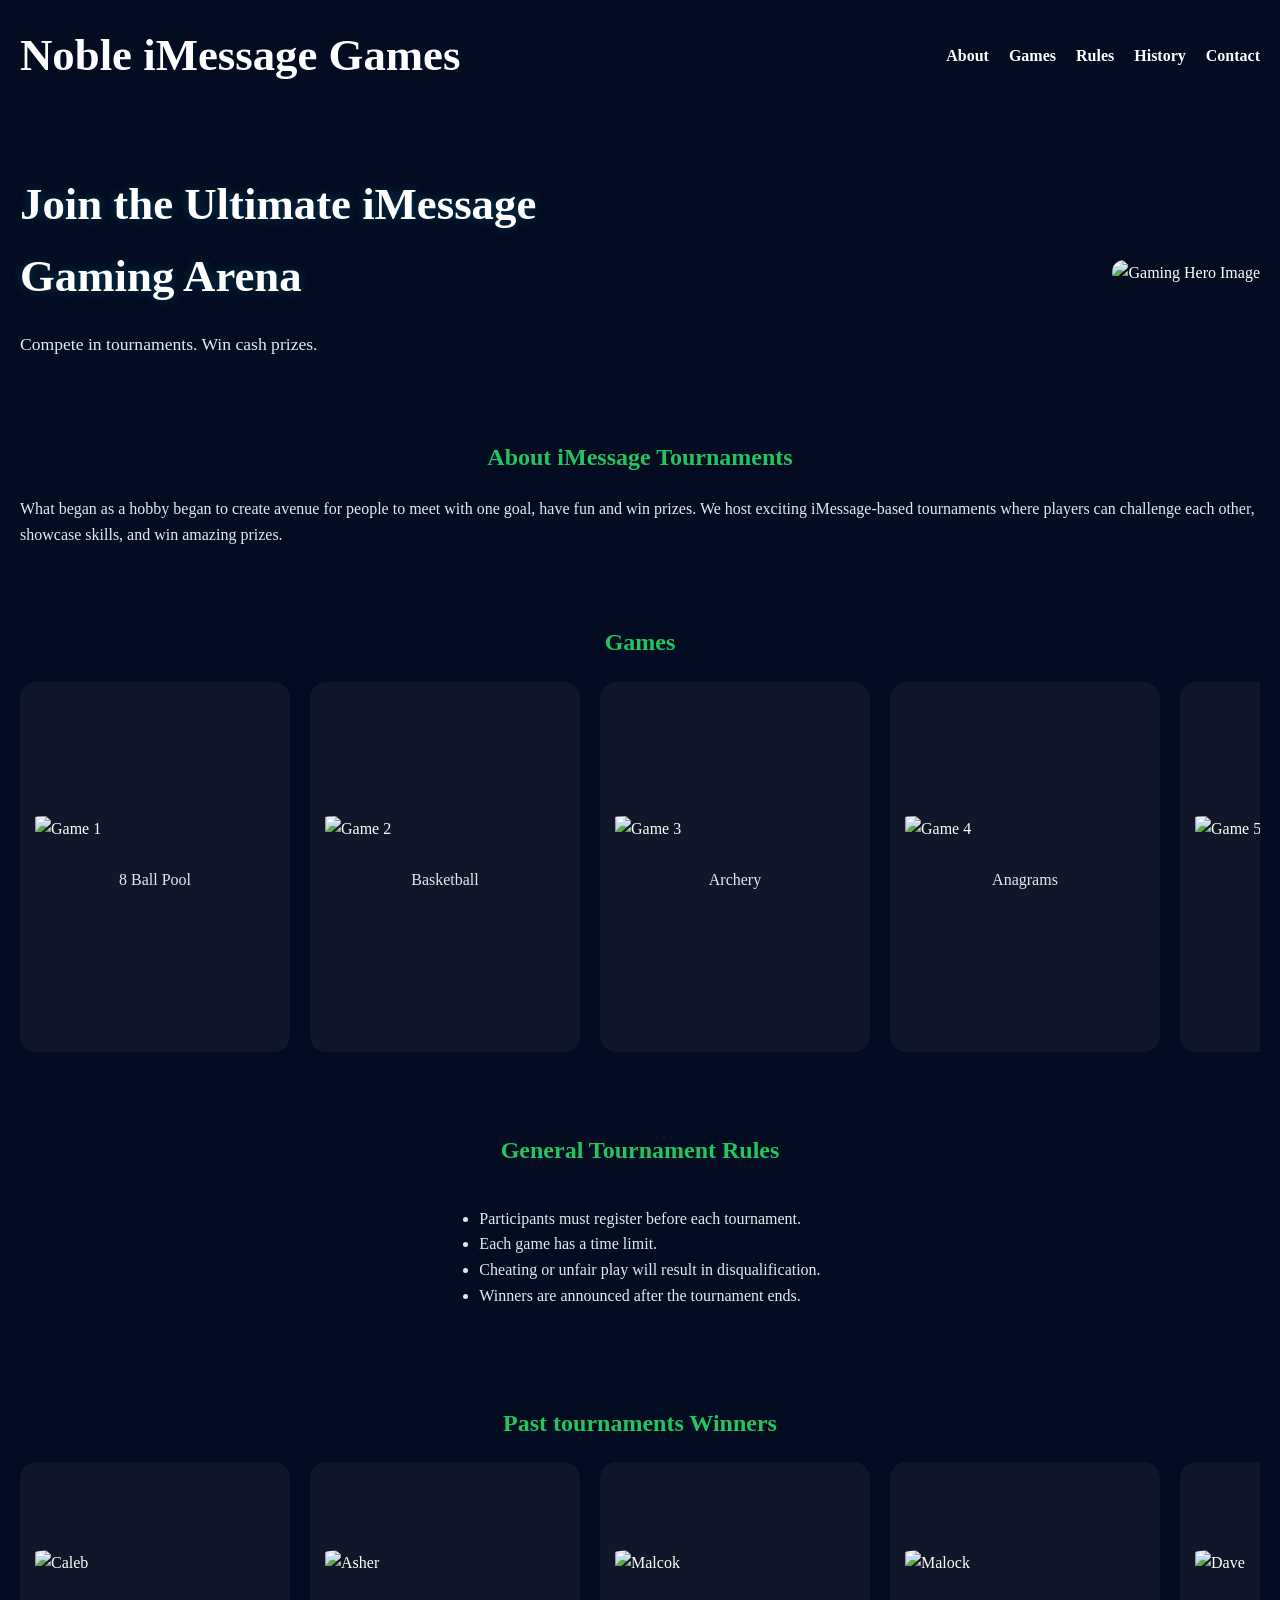
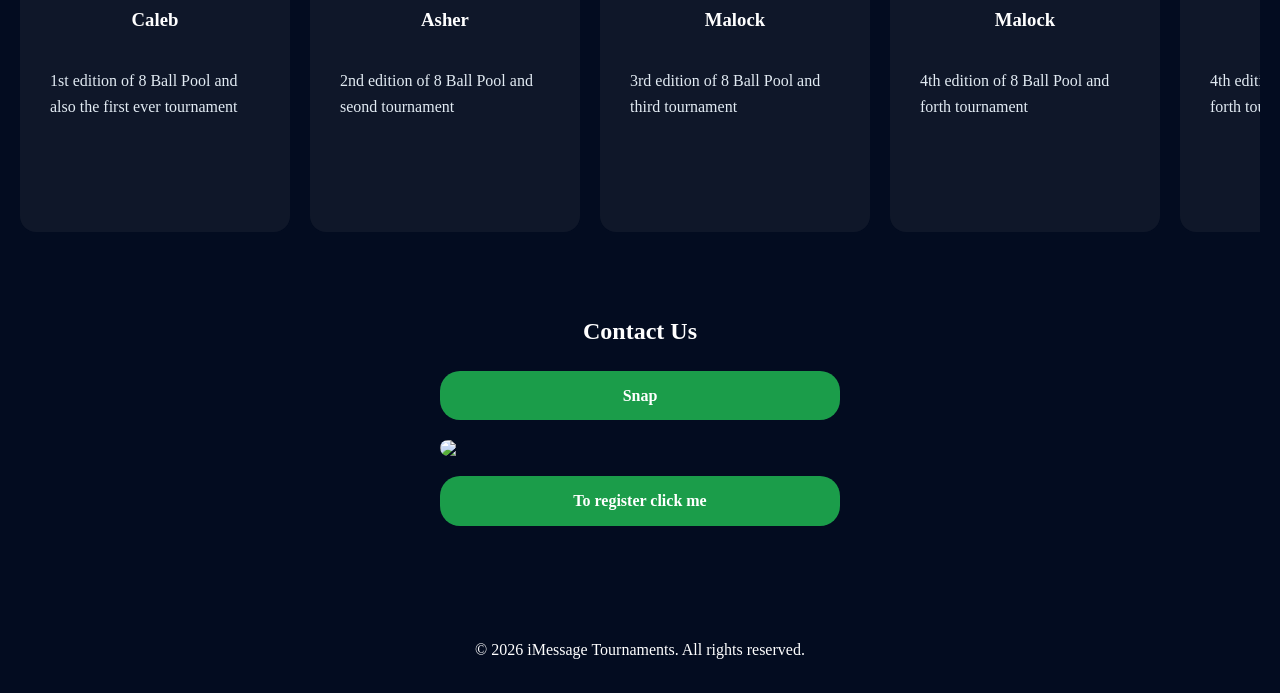
==== imessage.html @ 94d37b6f "Add files via upload" ====
<!DOCTYPE html>
<html lang="en">
<head>
<meta charset="UTF-8">
<meta name="viewport" content="width=device-width, initial-scale=1.0">
<title>iMessage Tournaments</title>

<!-- Favicon -->
<link rel="icon" href="images/nmg.jpeg" type="image/png">
<link rel="shortcut icon" href="images/nmg.jpeg" type="image/x-icon">
<link rel="apple-touch-icon" href="images/nmg.jpeg">

<link rel="stylesheet" href="tournaments.css">
</head>
<body>

<header>
    <nav>
        <div class="logo">Noble iMessage Games</div>
        <ul class="nav-links">
            <li><a href="#about">About</a></li>
            <li><a href="#games">Games</a></li>
            <li><a href="#rules">Rules</a></li>
            <li><a href="#history">History</a></li>
            <li><a href="#contact">Contact</a></li>
        </ul>
        <div class="menu-toggle" id="mobile-menu">
            <span class="bar"></span>
            <span class="bar"></span>
            <span class="bar"></span>
        </div>
    </nav>
</header>

<section class="hero">
    <div class="hero-text">
        <h1>Join the Ultimate iMessage Gaming Arena</h1>
        <p>Compete in tournaments. Win cash prizes.</p>
    </div>
    <img src="images/logo.jpeg" alt="Gaming Hero Image" class="pic">
</section>

<section id="about">
    <h2 class="past">About iMessage Tournaments</h2>
    <p>What began as a hobby began to create avenue for people to meet with one goal, have fun and win prizes. We host exciting iMessage-based tournaments where players can challenge each other, showcase skills, and win amazing prizes.</p>
</section>

<section class="features-section" id="games">
    <h2 class="games-title">Games</h2>
    <div class="features">
        <div class="feature-card">
            <img src="images/8ball.jpeg" alt="Game 1">
            <p>8 Ball Pool</p>
        </div>
        <div class="feature-card">
            <img src="images/basketball.jpeg" alt="Game 2"> 
            <p>Basketball</p>
        </div>
        <div class="feature-card">
            <img src="images/archery.jpeg" alt="Game 3"> 
            <p>Archery</p>
        </div>
        <div class="feature-card">
            <img src="images/anagrams.jpeg" alt="Game 4">
            <p>Anagrams</p>
        </div>
        <div class="feature-card">
            <img src="images/wordhunt.jpeg" alt="Game 5">
            <p>Word hunt</p>
        </div>
        <div class="feature-card">
            <img src="images/wordbites.jpeg" alt="Game 6">
            <p>Word bites</p>
        </div>
        <div class="feature-card">
            <img src="images/darts.jpeg" alt="Game 7">
            <p>Darts</p>
        </div>
        <div class="feature-card">
            <img src="images/cuppong.jpeg" alt="Game 8">
            <p>Cup Pong</p>
        </div>
        <div class="feature-card">
            <img src="images/9ball.jpeg" alt="Game 9">            
            <p>9 Ball</p>
        </div>
    </div>
</section>

<section id="rules">
    <h2>General Tournament Rules</h2>
    <ul>
        <li>Participants must register before each tournament.</li>
        <li>Each game has a time limit.</li>
        <li>Cheating or unfair play will result in disqualification.</li>
        <li>Winners are announced after the tournament ends.</li>
    </ul>
</section>

<section class="history-section" id="history">
    <h2>Past tournaments Winners</h2>
    <div class="history">
        <div class="history-card">
            <img src="images/caleb.jpeg" alt="Caleb">
            <h3>Caleb</h3>
            <p>1st edition of 8 Ball Pool and also the first ever tournament </p>
        </div>
        <div class="history-card">
            <img src="images/asher.jpeg" alt="Asher">
            <h3>Asher</h3>
            <p>2nd edition of 8 Ball Pool and seond tournament</p>
        </div>
        <div class="history-card">
            <img src="images/malock.jpeg" alt="Malcok">
            <h3>Malock</h3>
            <p>3rd edition of 8 Ball Pool and third tournament</p>
        </div>
        <div class="history-card">
            <img src="images/malock.jpeg" alt="Malock">

            <h3>Malock</h3>
            <p>4th edition of 8 Ball Pool and forth tournament</p>
        </div>
        <div class="history-card">
            <img src="images/dave.jpeg" alt="Dave">
            <h3>Dave</h3>
            <p>4th edition of 8 Ball Pool and forth tournament</p>
        </div>
        <div class="history-card">
            <img src="images/jason.jpeg" alt="Jason">
            <h3>Jason</h3>
            <p>5th edition of 8 Ball Pool and fifth tournament</p>
        </div>
        <div class="history-card">
            <img src="images/makay.jpeg" alt="Makay">
            <h3>Makay</h3>
            <p>6-game tournament and sixth tournament</p>
        </div>
        <div class="history-card">
            <img src="images/krypton.jpeg" alt="Kyrpton">
            <h3>Kyrpton</h3>
            <p>Word game tournament and seventh tournament</p>
        </div>
        <div class="history-card">
            <img src="images/jason.jpeg" alt="Jason">
            <h3>Jason</h3>
            <p>6th edition of 8 Ball Pool and eigth tournament</p>
        </div>
        <div class="history-card">
           <img src="images/asher.jpeg" alt="Asher">
            <h3>Asher</h3>
            <p>7th edition of 8 Ball Pool and seventh tournament</p>
        </div>
    </div>
</section>

<section id="contact">
<h2>Contact Us</h2>
   <a href="https://www.snapchat.com/add/ashontop01?share_id+STZ7e6s7TUK4HYETRPCnhA&locale=en_GB@rg=uszzzz" target="_blank" class="btn-snap">Snap</a>
   <img src="images/nmg.jpeg">
   <a href="https://forms.gle/cCN7CyUgs4z9vdXk9" target="_blank" class="btn-forms">To register click me</a>
<!--
<form id="contact-form" action="https://formspree.io/f/mayvqyra" method="POST">
<input type="text" name="name" placeholder="Your Name" required>
<input type="email" name="_replyto" placeholder="Your Email" required>
<textarea name="message" placeholder="Message" required></textarea>
<button type="submit" class="btn-secondary">Send Message</button>
</form>
<p id="form-success" class="success-message">Your message has been sent!</p>-->
</section>

<footer>
    <p>&copy; 2026 iMessage Tournaments. All rights reserved.</p>
</footer>

<script src="tournaments.js"></script>
</body>
</html>

<!--Next, you just need to replace the Formspree form ID (https://formspree.io/f/mayvqyra) 
with the one Formspree gives you when you sign up and link it to your Gmail.
-->
---- tournaments.css ----
body {
    margin: 0;
    padding: 0;
    line-height: 1.6;
    background: hsl(223, 82%, 7%);
    color: white;
}
a { text-decoration: none; color: inherit; }

/* Header */
header {
    padding: 20px;
    font-family: playfair display; 
}

nav {
    display: flex;
    justify-content: space-between;
    align-items: center;
}
nav .logo {
    font-size: 2.8rem;
    font-weight: bold;
    color: white;
}
nav ul {
    list-style: none;
    display: flex;
}
nav ul li {
    margin-left: 20px;
}
nav ul li a {
    color: white;
    font-weight: bold;
    transition: color 0.3s;
}
nav ul li a:hover {
    color: #22c55e;
}
.menu-toggle {
    display: none;
    flex-direction: column;
    cursor: pointer;
}
.menu-toggle .bar {
    height: 3px;
    width: 25px;
    background-color: white;
    margin: 4px 0;
    transition: 0.3s;
}

/* Hero */
.hero {
    display: flex;
    align-items: center;
    justify-content: space-between;
    padding: 20px 20px;
    flex-wrap: wrap;
}

.hero-text {
    max-width: 50%;
}
.hero-text h1 {
    font-size: 2.8rem;
    margin-bottom: 10px;
    font-family: inter;
    text-shadow: 0 0 12px rgba(22, 159, 204, 0.3);
}
.hero-text p {
    font-size: 1.1rem;
    margin-bottom: 20px;
    color:hsl(208, 41%, 92%);
}
.hero img {
    max-width: 45%;
    border-radius: 12px;
}

.pic{
        margin-top: 35px;
}

#about{
    padding: 20px;
}

#about h2{
    font-family: inter;
    color: #22c55e;
}

#about p{
      color: hsl(208, 41%, 92%);
}

.features-section {
 /*    position: relative;
    justify-content: space-evenly;
    */
    padding: 20px;

}

.features {
    display: flex;
    gap: clamp(10px, 2vw, 20px);
    overflow: auto;
    scroll-behavior: smooth;
    scrollbar-width: none;
    -ms-overflow-style: none;
}

.features::-webkit-scrollbar{
    display: none;
}
.feature-card {
    flex: 0 0 auto;
    max-width:300px;
    width: clamp(160px, 20vw, 240px);
    padding: clamp(8px, 2vw, 15px);
    height: auto;
    min-height: 340px;
    background:hsl(222, 47%, 11%);
    backdrop-filter: blur(10px);
    border-radius: 16px;  
    display:flex;
    flex-direction:column;
    align-items: center;
    justify-content: center;
    color: white;
    transition: transform 0.3s ease;
}
.feature-card:hover {
    transform: translateY(-5px);
    box-shadow: 0 4px 12px rgba(0,0,0,0.2);
}
.feature-card img {
    width: 100%;
    height: auto;
    border-radius: 5%;
    object-fit: cover;
    margin-bottom: 10px;
}

/*phone */
@media(max-width: 600px){
    .features-card{
        width: 220px;
        height: auto;
    }
}

/*tablet */
@media(max-width: 900px){
    .features-card{
        width: 260px;
        height: 320px;
    }
}

.games-title{
   text-align:center;
   font-family: inter;
   color: #22c55e;
}
.feature-card p {
    padding: 0 15px 15px;
    color: hsl(208, 41%, 92%);
    margin: 15px 0 10px;
}

/* Rules */
#rules {
    padding: 40px 20px;
    text-align: center;
}
#rules ul {
    list-style: disc;
    display: inline-block;
    text-align: left;
    padding-left: 20px;
    color: hsl(208, 41%, 92%);
    font-family: roboto;
}
#rules h2{
     font-family: inter;
     color: #22c55e;
}

.past{
    text-align:center;
    font-family: inter;
}

.history-section {
    position: relative;
    justify-content: space-evenly;
    padding: 20px;

}

.history {
    display: flex;
    gap: clamp(10px, 2vw, 20px);
    overflow: auto;
    scroll-behavior: smooth;
    scrollbar-width: none;
    -ms-overflow-style: none;
}

.history::-webkit-scrollbar{
    display: none;
}
.history-card {
    flex: 0 0 auto;
    max-width: 300px;
    width: clamp(160px, 20vw, 240px);
    padding: clamp(8px, 2vw, 15px);
    height: auto;
    min-height: 340px;
    background:hsl(222, 47%, 11%);
    backdrop-filter: blur(10px);
    border-radius: 16px;  
    display:flex;
    flex-direction:column;
    align-items: center;
    justify-content: center;
    color: white;
    transition: transform 0.3s ease;
}
.history-card:hover {
    transform: translateY(-5px);
    box-shadow: 0 4px 12px rgba(0,0,0,0.2);
}
.history-card img {
    width: 100%;
    height: auto;
    border-radius: 10%;
    object-fit: cover;
    margin-bottom: 10px;
}

.history-section h2{
     font-family: inter;
      color: hsl(208, 41%, 92%);
      color: #22c55e;
      text-align:center;
}


@media(max-width: 600px){
    .history-card{
        width: 220px;
        height: auto;
    }
}

/*tablet */
@media(max-width: 900px){
    .history-card{
        width: 260px;
        height: 320px;
    }
}

@media screen and (max-width: 768px) {
    .hero {
        flex-direction: column;
        text-align: center;
    }
    .hero-text, .hero img {
        max-width: 100%;
    }
    nav ul {
        display: none;
        flex-direction: column;
        width: 100%;
    }
    nav ul.active {
        display: flex;
        background: #0a1128;
        padding: 10px 0;
    }
    .menu-toggle {
        display: flex;
    }
} 

.history-card p {
    padding: 0 15px 15px;
      margin: 15px 0 10px;
         color: hsl(208, 41%, 92%);
         font-family: roboto;
}

/* Contact */
#contact {
    padding: 40px 20px;
    text-align: center;
    display: flex;
    flex-direction: column;
    max-width: 400px;
    margin: 0 auto;
}

#contact h2{
    font-family: open sans;
}

.btn-snap {
    background: #1B9D4A;
    color: white;
    padding: 12px 25px;
    border-radius: 20px;
    font-weight: bold;
    transition: background 0.3s;
    margin-bottom: 20px;
    font-family: roboto;
}

.btn-snap:hover {
    background: #126932;
}

.btn-forms {
    background: #1B9D4A;
    color: white;
    padding: 12px 25px;
    border-radius: 20px;
    font-weight: bold;
    transition: background 0.3s;
    margin-top: 20px;
    font-family: roboto;
}

.btn-forms:hover {
    background: #126932;
}


#contact img{
   border-radius: 20px;
}

/* Footer */
footer {
    background-image: radial-gradient(hsl(226, 60%, 20%));
    color: white;
    padding: 15px 0;
    text-align: center;
    margin-top: 40px;
}

/*card h3{
font-size: clamp(16px, 2vw, 22px); */
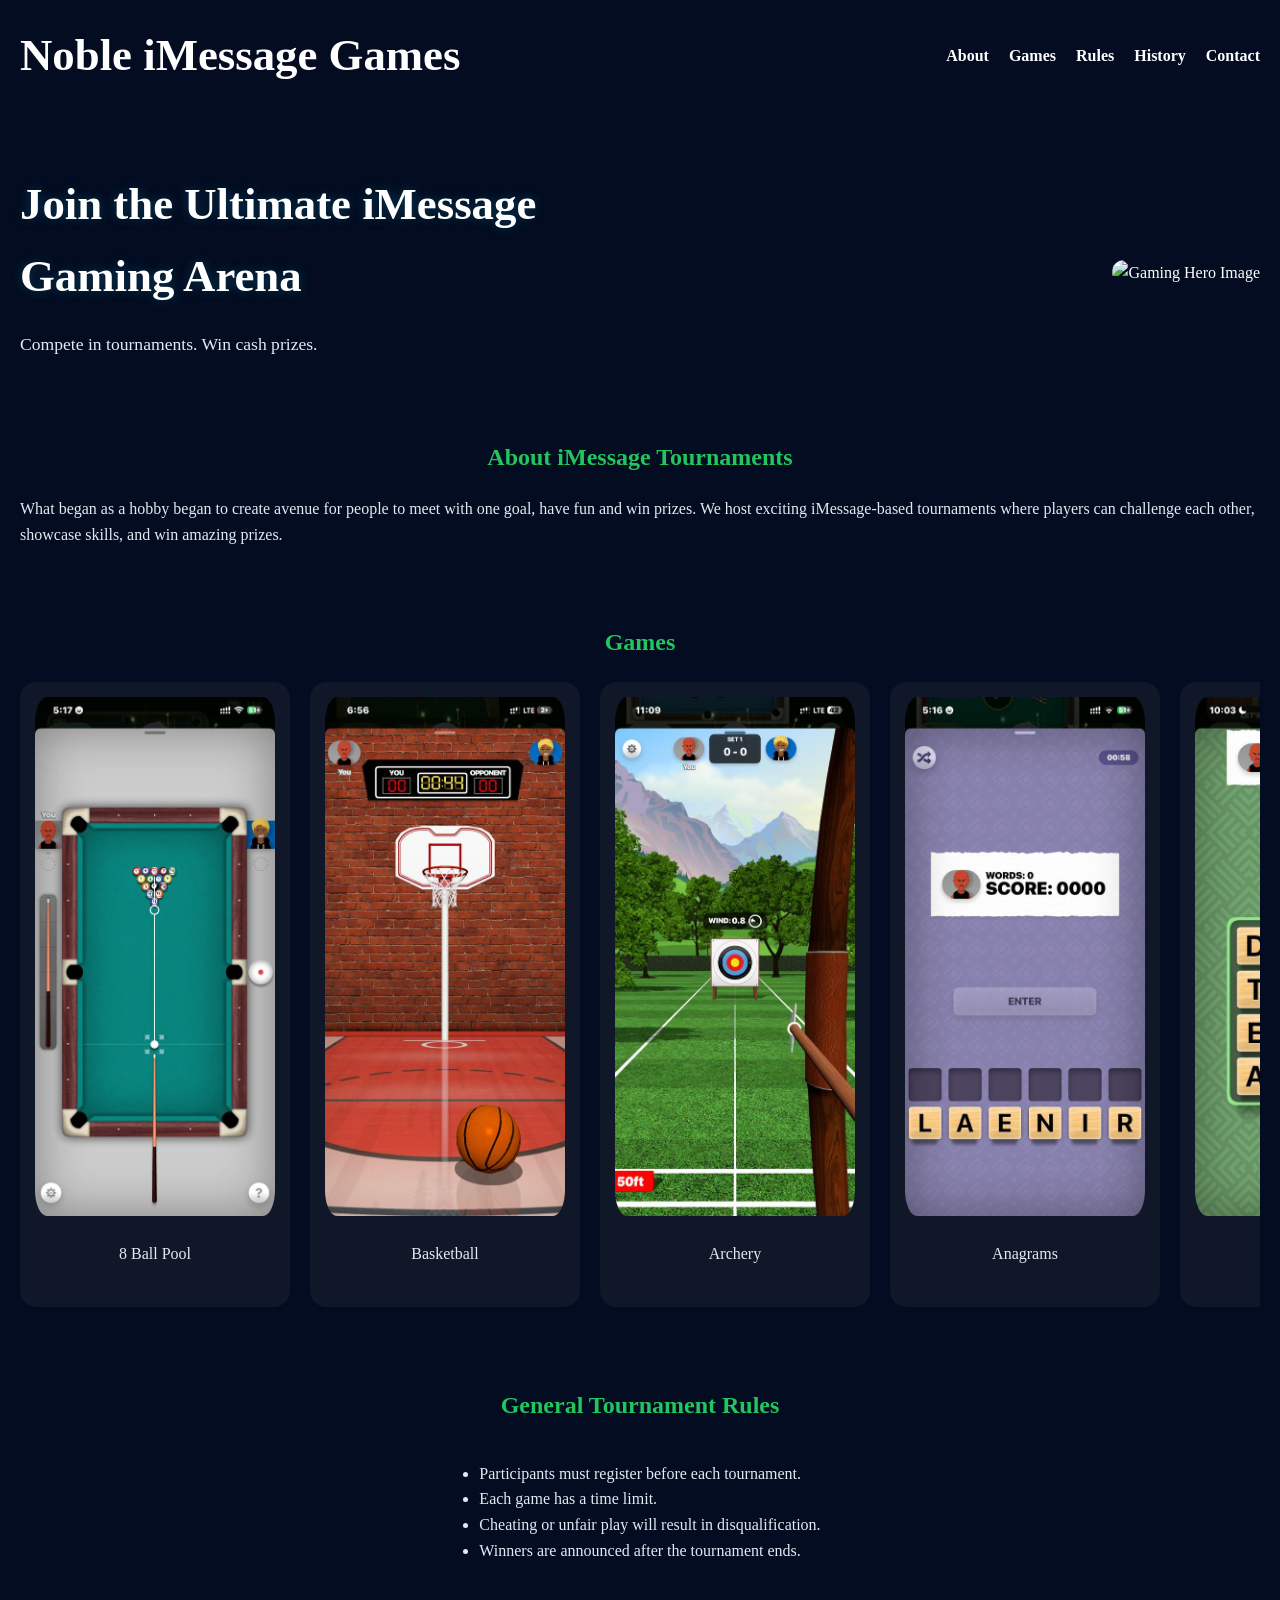
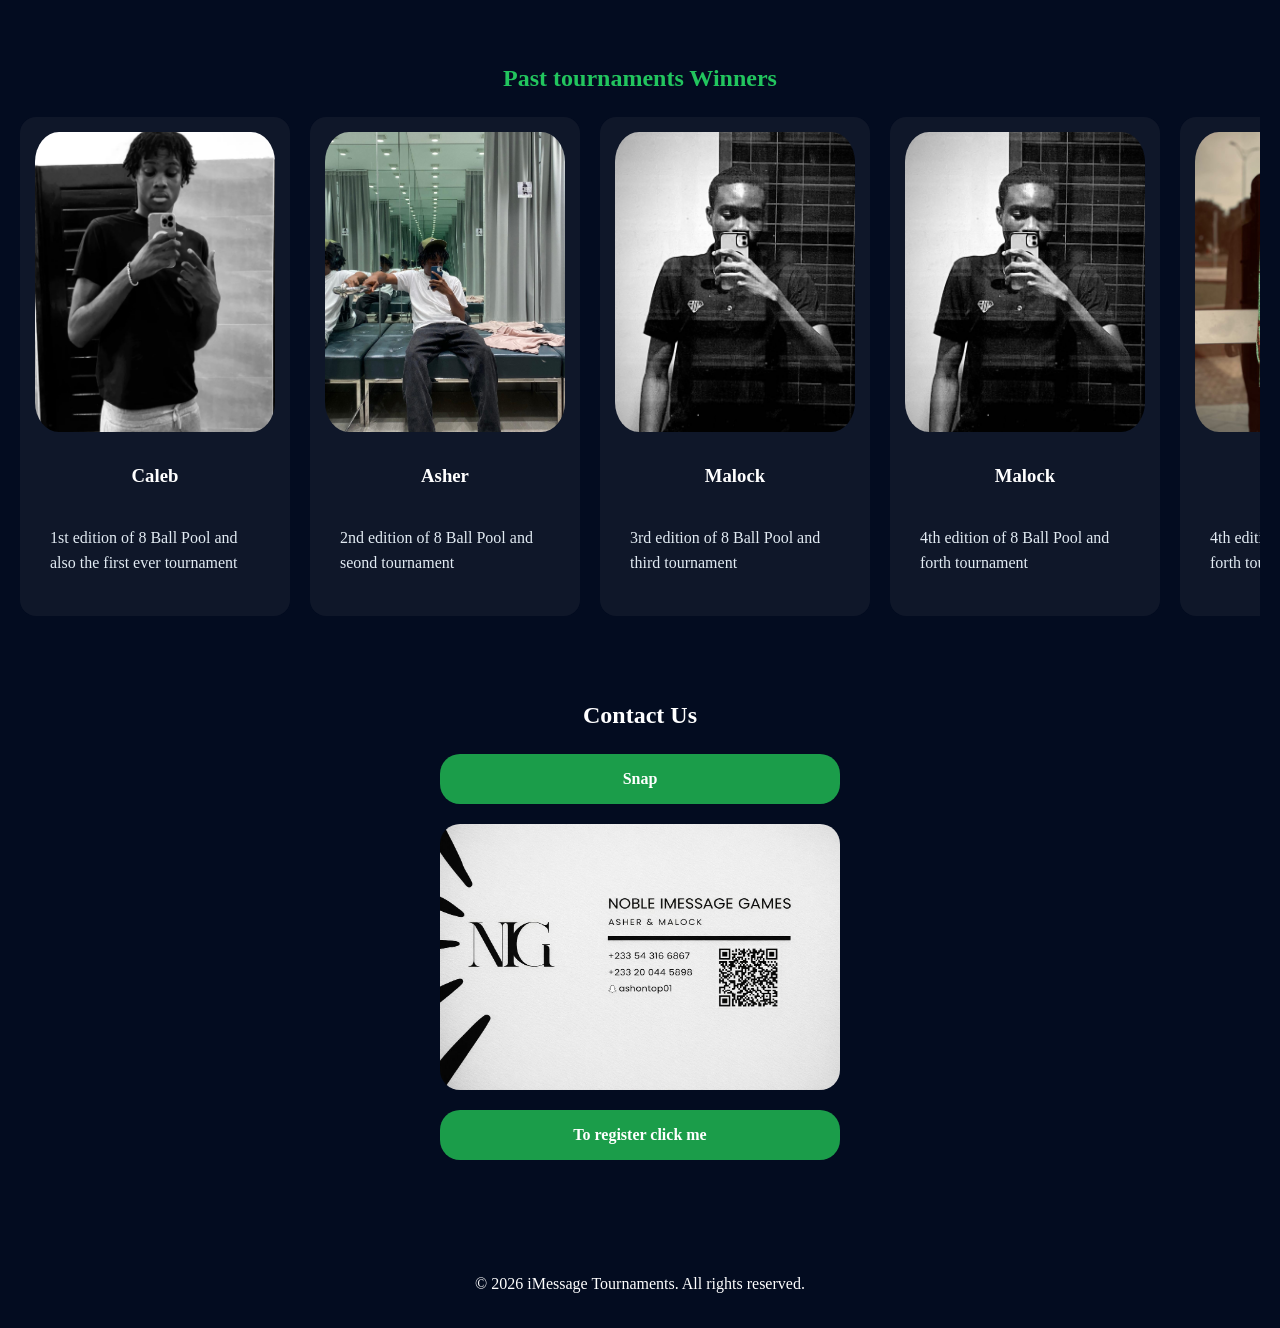
==== commit 75328f1c: "Update imessage.html" ====
--- a/imessage.html
+++ b/imessage.html
@@ -10,7 +10,7 @@
 <link rel="shortcut icon" href="images/nmg.jpeg" type="image/x-icon">
 <link rel="apple-touch-icon" href="images/nmg.jpeg">
 
-<link rel="stylesheet" href="tournaments.css">
+<link rel="stylesheet" href="tournament.css">
 </head>
 <body>
 
@@ -49,39 +49,39 @@
     <h2 class="games-title">Games</h2>
     <div class="features">
         <div class="feature-card">
-            <img src="images/8ball.jpeg" alt="Game 1">
+            <img src="8ball.jpeg" alt="Game 1">
             <p>8 Ball Pool</p>
         </div>
         <div class="feature-card">
-            <img src="images/basketball.jpeg" alt="Game 2"> 
+            <img src="basketball.jpeg" alt="Game 2"> 
             <p>Basketball</p>
         </div>
         <div class="feature-card">
-            <img src="images/archery.jpeg" alt="Game 3"> 
+            <img src="archery.jpeg" alt="Game 3"> 
             <p>Archery</p>
         </div>
         <div class="feature-card">
-            <img src="images/anagrams.jpeg" alt="Game 4">
+            <img src="anagrams.jpeg" alt="Game 4">
             <p>Anagrams</p>
         </div>
         <div class="feature-card">
-            <img src="images/wordhunt.jpeg" alt="Game 5">
+            <img src="wordhunt.jpeg" alt="Game 5">
             <p>Word hunt</p>
         </div>
         <div class="feature-card">
-            <img src="images/wordbites.jpeg" alt="Game 6">
+            <img src="wordbites.jpeg" alt="Game 6">
             <p>Word bites</p>
         </div>
         <div class="feature-card">
-            <img src="images/darts.jpeg" alt="Game 7">
+            <img src="darts.jpeg" alt="Game 7">
             <p>Darts</p>
         </div>
         <div class="feature-card">
-            <img src="images/cuppong.jpeg" alt="Game 8">
+            <img src="cuppong.jpeg" alt="Game 8">
             <p>Cup Pong</p>
         </div>
         <div class="feature-card">
-            <img src="images/9ball.jpeg" alt="Game 9">            
+            <img src="9ball.jpeg" alt="Game 9">            
             <p>9 Ball</p>
         </div>
     </div>
@@ -101,53 +101,52 @@
     <h2>Past tournaments Winners</h2>
     <div class="history">
         <div class="history-card">
-            <img src="images/caleb.jpeg" alt="Caleb">
+            <img src="caleb.jpeg" alt="Caleb">
             <h3>Caleb</h3>
             <p>1st edition of 8 Ball Pool and also the first ever tournament </p>
         </div>
         <div class="history-card">
-            <img src="images/asher.jpeg" alt="Asher">
+            <img src="asher.jpeg" alt="Asher">
             <h3>Asher</h3>
             <p>2nd edition of 8 Ball Pool and seond tournament</p>
         </div>
         <div class="history-card">
-            <img src="images/malock.jpeg" alt="Malcok">
+            <img src="malock.jpeg" alt="Malcok">
             <h3>Malock</h3>
             <p>3rd edition of 8 Ball Pool and third tournament</p>
         </div>
         <div class="history-card">
-            <img src="images/malock.jpeg" alt="Malock">
-
+            <img src="malock.jpeg" alt="Malock">
             <h3>Malock</h3>
             <p>4th edition of 8 Ball Pool and forth tournament</p>
         </div>
         <div class="history-card">
-            <img src="images/dave.jpeg" alt="Dave">
+            <img src="dave.jpeg" alt="Dave">
             <h3>Dave</h3>
             <p>4th edition of 8 Ball Pool and forth tournament</p>
         </div>
         <div class="history-card">
-            <img src="images/jason.jpeg" alt="Jason">
+            <img src="jason.jpeg" alt="Jason">
             <h3>Jason</h3>
             <p>5th edition of 8 Ball Pool and fifth tournament</p>
         </div>
         <div class="history-card">
-            <img src="images/makay.jpeg" alt="Makay">
+            <img src="makay.jpeg" alt="Makay">
             <h3>Makay</h3>
             <p>6-game tournament and sixth tournament</p>
         </div>
         <div class="history-card">
-            <img src="images/krypton.jpeg" alt="Kyrpton">
+            <img src="krypton.jpeg" alt="Kyrpton">
             <h3>Kyrpton</h3>
             <p>Word game tournament and seventh tournament</p>
         </div>
         <div class="history-card">
-            <img src="images/jason.jpeg" alt="Jason">
+            <img src="jason.jpeg" alt="Jason">
             <h3>Jason</h3>
             <p>6th edition of 8 Ball Pool and eigth tournament</p>
         </div>
         <div class="history-card">
-           <img src="images/asher.jpeg" alt="Asher">
+           <img src="asher.jpeg" alt="Asher">
             <h3>Asher</h3>
             <p>7th edition of 8 Ball Pool and seventh tournament</p>
         </div>
@@ -157,7 +156,7 @@
 <section id="contact">
 <h2>Contact Us</h2>
    <a href="https://www.snapchat.com/add/ashontop01?share_id+STZ7e6s7TUK4HYETRPCnhA&locale=en_GB@rg=uszzzz" target="_blank" class="btn-snap">Snap</a>
-   <img src="images/nmg.jpeg">
+   <img src="nmg.jpeg">
    <a href="https://forms.gle/cCN7CyUgs4z9vdXk9" target="_blank" class="btn-forms">To register click me</a>
 <!--
 <form id="contact-form" action="https://formspree.io/f/mayvqyra" method="POST">
@@ -179,4 +178,4 @@
 
 <!--Next, you just need to replace the Formspree form ID (https://formspree.io/f/mayvqyra) 
 with the one Formspree gives you when you sign up and link it to your Gmail.
--->+-->
--- a/tournament.css
+++ b/tournament.css
@@ -0,0 +1,359 @@
+
+body {
+    margin: 0;
+    padding: 0;
+    line-height: 1.6;
+    background: hsl(223, 82%, 7%);
+    color: white;
+}
+a { text-decoration: none; color: inherit; }
+
+/* Header */
+header {
+    padding: 20px;
+    font-family: playfair display; 
+}
+
+nav {
+    display: flex;
+    justify-content: space-between;
+    align-items: center;
+}
+nav .logo {
+    font-size: 2.8rem;
+    font-weight: bold;
+    color: white;
+}
+nav ul {
+    list-style: none;
+    display: flex;
+}
+nav ul li {
+    margin-left: 20px;
+}
+nav ul li a {
+    color: white;
+    font-weight: bold;
+    transition: color 0.3s;
+}
+nav ul li a:hover {
+    color: #22c55e;
+}
+.menu-toggle {
+    display: none;
+    flex-direction: column;
+    cursor: pointer;
+}
+.menu-toggle .bar {
+    height: 3px;
+    width: 25px;
+    background-color: white;
+    margin: 4px 0;
+    transition: 0.3s;
+}
+
+/* Hero */
+.hero {
+    display: flex;
+    align-items: center;
+    justify-content: space-between;
+    padding: 20px 20px;
+    flex-wrap: wrap;
+}
+
+.hero-text {
+    max-width: 50%;
+}
+.hero-text h1 {
+    font-size: 2.8rem;
+    margin-bottom: 10px;
+    font-family: inter;
+    text-shadow: 0 0 12px rgba(22, 159, 204, 0.3);
+}
+.hero-text p {
+    font-size: 1.1rem;
+    margin-bottom: 20px;
+    color:hsl(208, 41%, 92%);
+}
+.hero img {
+    max-width: 45%;
+    border-radius: 12px;
+}
+
+.pic{
+        margin-top: 35px;
+}
+
+#about{
+    padding: 20px;
+}
+
+#about h2{
+    font-family: inter;
+    color: #22c55e;
+}
+
+#about p{
+      color: hsl(208, 41%, 92%);
+}
+
+.features-section {
+ /*    position: relative;
+    justify-content: space-evenly;
+    */
+    padding: 20px;
+
+}
+
+.features {
+    display: flex;
+    gap: clamp(10px, 2vw, 20px);
+    overflow: auto;
+    scroll-behavior: smooth;
+    scrollbar-width: none;
+    -ms-overflow-style: none;
+}
+
+.features::-webkit-scrollbar{
+    display: none;
+}
+.feature-card {
+    flex: 0 0 auto;
+    max-width:300px;
+    width: clamp(160px, 20vw, 240px);
+    padding: clamp(8px, 2vw, 15px);
+    height: auto;
+    min-height: 340px;
+    background:hsl(222, 47%, 11%);
+    backdrop-filter: blur(10px);
+    border-radius: 16px;  
+    display:flex;
+    flex-direction:column;
+    align-items: center;
+    justify-content: center;
+    color: white;
+    transition: transform 0.3s ease;
+}
+.feature-card:hover {
+    transform: translateY(-5px);
+    box-shadow: 0 4px 12px rgba(0,0,0,0.2);
+}
+.feature-card img {
+    width: 100%;
+    height: auto;
+    border-radius: 5%;
+    object-fit: cover;
+    margin-bottom: 10px;
+}
+
+/*phone */
+@media(max-width: 600px){
+    .features-card{
+        width: 220px;
+        height: auto;
+    }
+}
+
+/*tablet */
+@media(max-width: 900px){
+    .features-card{
+        width: 260px;
+        height: 320px;
+    }
+}
+
+.games-title{
+   text-align:center;
+   font-family: inter;
+   color: #22c55e;
+}
+.feature-card p {
+    padding: 0 15px 15px;
+    color: hsl(208, 41%, 92%);
+    margin: 15px 0 10px;
+}
+
+/* Rules */
+#rules {
+    padding: 40px 20px;
+    text-align: center;
+}
+#rules ul {
+    list-style: disc;
+    display: inline-block;
+    text-align: left;
+    padding-left: 20px;
+    color: hsl(208, 41%, 92%);
+    font-family: roboto;
+}
+#rules h2{
+     font-family: inter;
+     color: #22c55e;
+}
+
+.past{
+    text-align:center;
+    font-family: inter;
+}
+
+.history-section {
+    position: relative;
+    justify-content: space-evenly;
+    padding: 20px;
+
+}
+
+.history {
+    display: flex;
+    gap: clamp(10px, 2vw, 20px);
+    overflow: auto;
+    scroll-behavior: smooth;
+    scrollbar-width: none;
+    -ms-overflow-style: none;
+}
+
+.history::-webkit-scrollbar{
+    display: none;
+}
+.history-card {
+    flex: 0 0 auto;
+    max-width: 300px;
+    width: clamp(160px, 20vw, 240px);
+    padding: clamp(8px, 2vw, 15px);
+    height: auto;
+    min-height: 340px;
+    background:hsl(222, 47%, 11%);
+    backdrop-filter: blur(10px);
+    border-radius: 16px;  
+    display:flex;
+    flex-direction:column;
+    align-items: center;
+    justify-content: center;
+    color: white;
+    transition: transform 0.3s ease;
+}
+.history-card:hover {
+    transform: translateY(-5px);
+    box-shadow: 0 4px 12px rgba(0,0,0,0.2);
+}
+.history-card img {
+    width: 100%;
+    height: auto;
+    border-radius: 10%;
+    object-fit: cover;
+    margin-bottom: 10px;
+}
+
+.history-section h2{
+     font-family: inter;
+      color: hsl(208, 41%, 92%);
+      color: #22c55e;
+      text-align:center;
+}
+
+
+@media(max-width: 600px){
+    .history-card{
+        width: 220px;
+        height: auto;
+    }
+}
+
+/*tablet */
+@media(max-width: 900px){
+    .history-card{
+        width: 260px;
+        height: 320px;
+    }
+}
+
+@media screen and (max-width: 768px) {
+    .hero {
+        flex-direction: column;
+        text-align: center;
+    }
+    .hero-text, .hero img {
+        max-width: 100%;
+    }
+    nav ul {
+        display: none;
+        flex-direction: column;
+        width: 100%;
+    }
+    nav ul.active {
+        display: flex;
+        background: #0a1128;
+        padding: 10px 0;
+    }
+    .menu-toggle {
+        display: flex;
+    }
+} 
+
+.history-card p {
+    padding: 0 15px 15px;
+      margin: 15px 0 10px;
+         color: hsl(208, 41%, 92%);
+         font-family: roboto;
+}
+
+/* Contact */
+#contact {
+    padding: 40px 20px;
+    text-align: center;
+    display: flex;
+    flex-direction: column;
+    max-width: 400px;
+    margin: 0 auto;
+}
+
+#contact h2{
+    font-family: open sans;
+}
+
+.btn-snap {
+    background: #1B9D4A;
+    color: white;
+    padding: 12px 25px;
+    border-radius: 20px;
+    font-weight: bold;
+    transition: background 0.3s;
+    margin-bottom: 20px;
+    font-family: roboto;
+}
+
+.btn-snap:hover {
+    background: #126932;
+}
+
+.btn-forms {
+    background: #1B9D4A;
+    color: white;
+    padding: 12px 25px;
+    border-radius: 20px;
+    font-weight: bold;
+    transition: background 0.3s;
+    margin-top: 20px;
+    font-family: roboto;
+}
+
+.btn-forms:hover {
+    background: #126932;
+}
+
+
+#contact img{
+   border-radius: 20px;
+}
+
+/* Footer */
+footer {
+    background-image: radial-gradient(hsl(226, 60%, 20%));
+    color: white;
+    padding: 15px 0;
+    text-align: center;
+    margin-top: 40px;
+}
+
+/*card h3{
+font-size: clamp(16px, 2vw, 22px); */
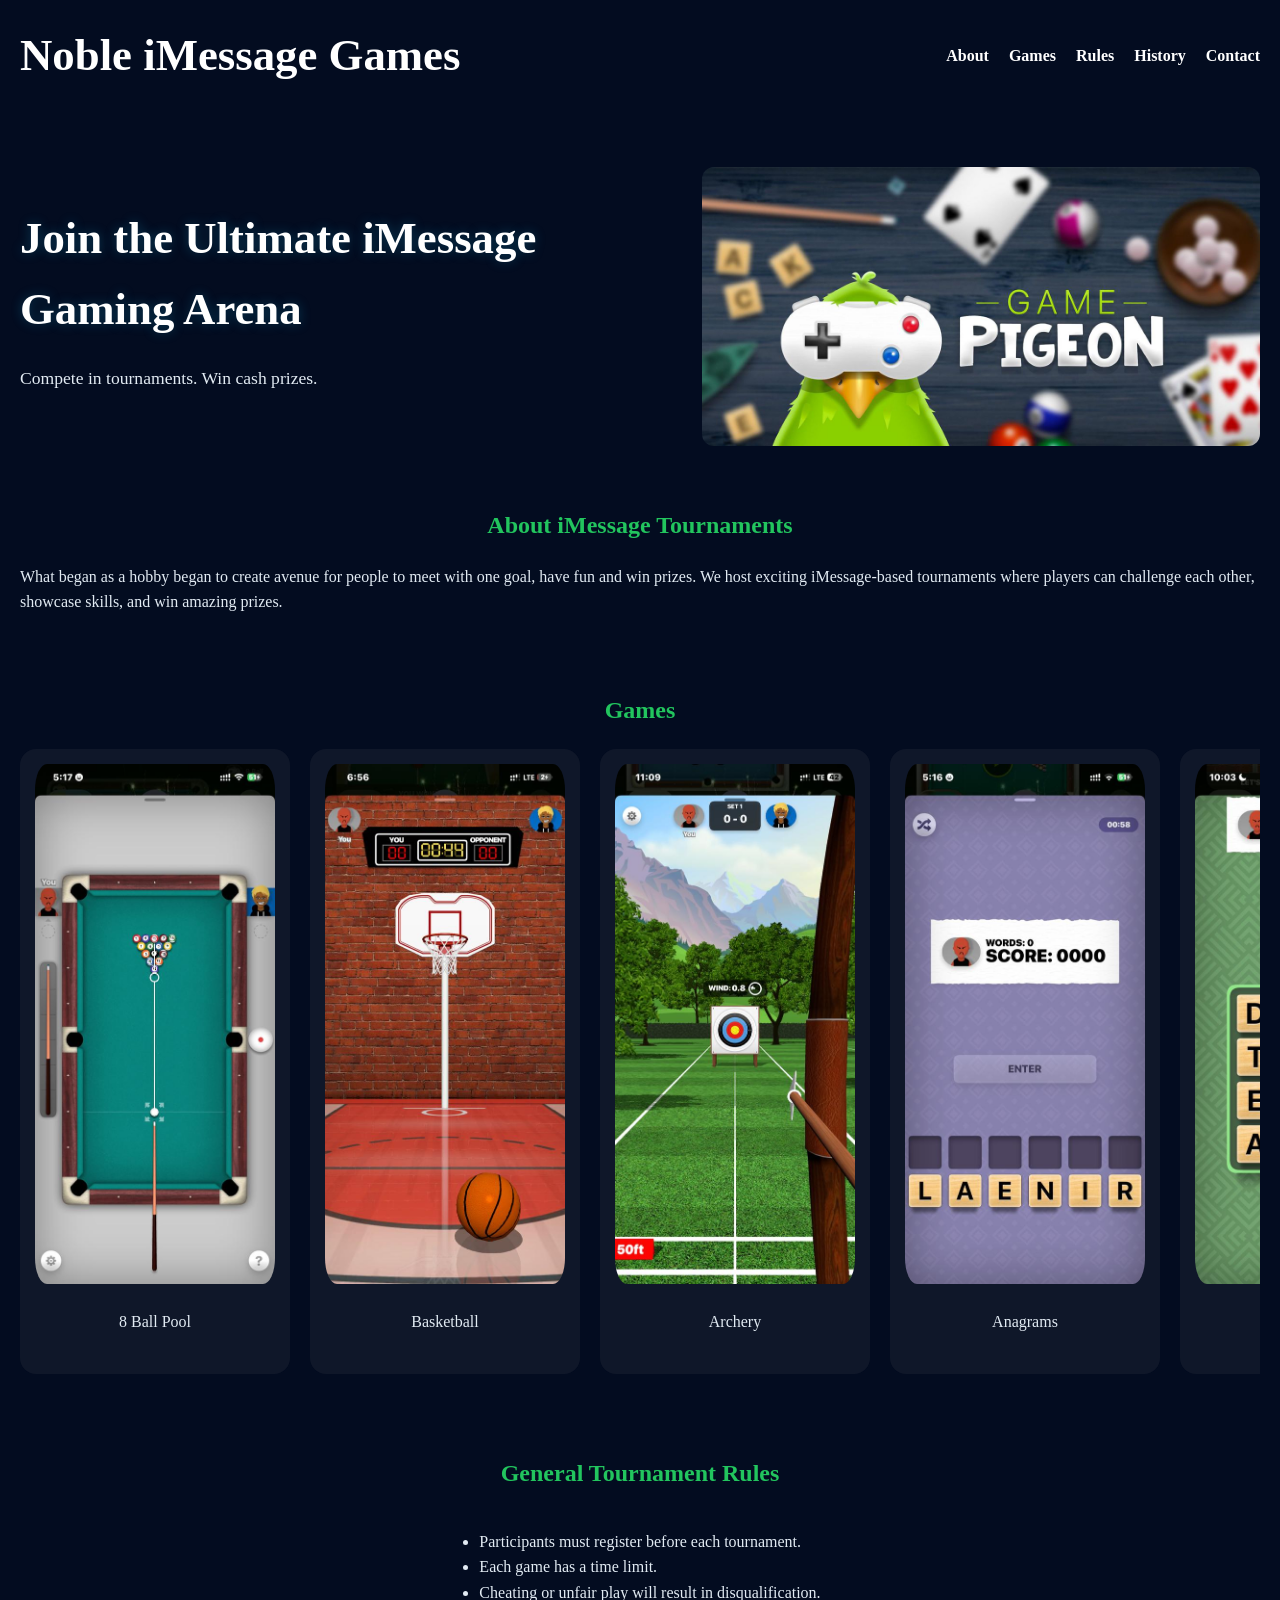
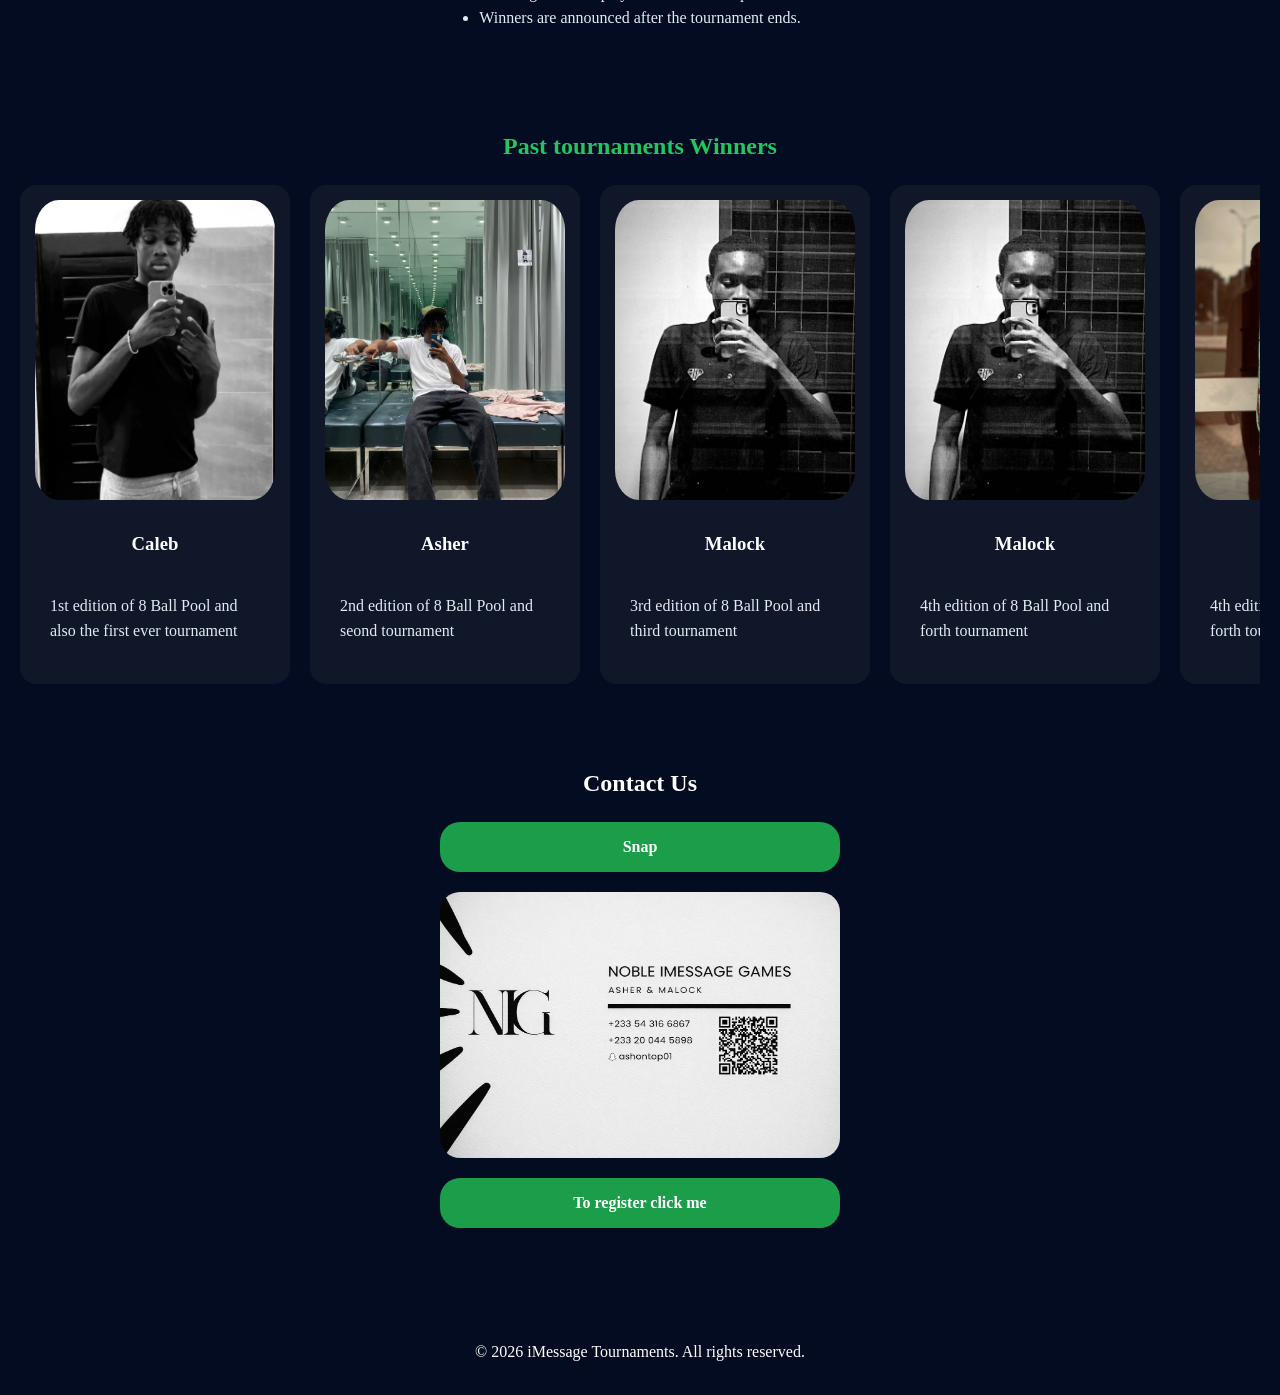
==== commit f9db81eb: "Update imessage.html" ====
--- a/imessage.html
+++ b/imessage.html
@@ -6,9 +6,9 @@
 <title>iMessage Tournaments</title>
 
 <!-- Favicon -->
-<link rel="icon" href="images/nmg.jpeg" type="image/png">
+<link rel="icon" href="nmg.jpeg" type="image/png">
 <link rel="shortcut icon" href="images/nmg.jpeg" type="image/x-icon">
-<link rel="apple-touch-icon" href="images/nmg.jpeg">
+<link rel="apple-touch-icon" href="nmg.jpeg">
 
 <link rel="stylesheet" href="tournament.css">
 </head>
@@ -37,7 +37,7 @@
         <h1>Join the Ultimate iMessage Gaming Arena</h1>
         <p>Compete in tournaments. Win cash prizes.</p>
     </div>
-    <img src="images/logo.jpeg" alt="Gaming Hero Image" class="pic">
+    <img src="logo.jpeg" alt="Gaming Hero Image" class="pic">
 </section>
 
 <section id="about">
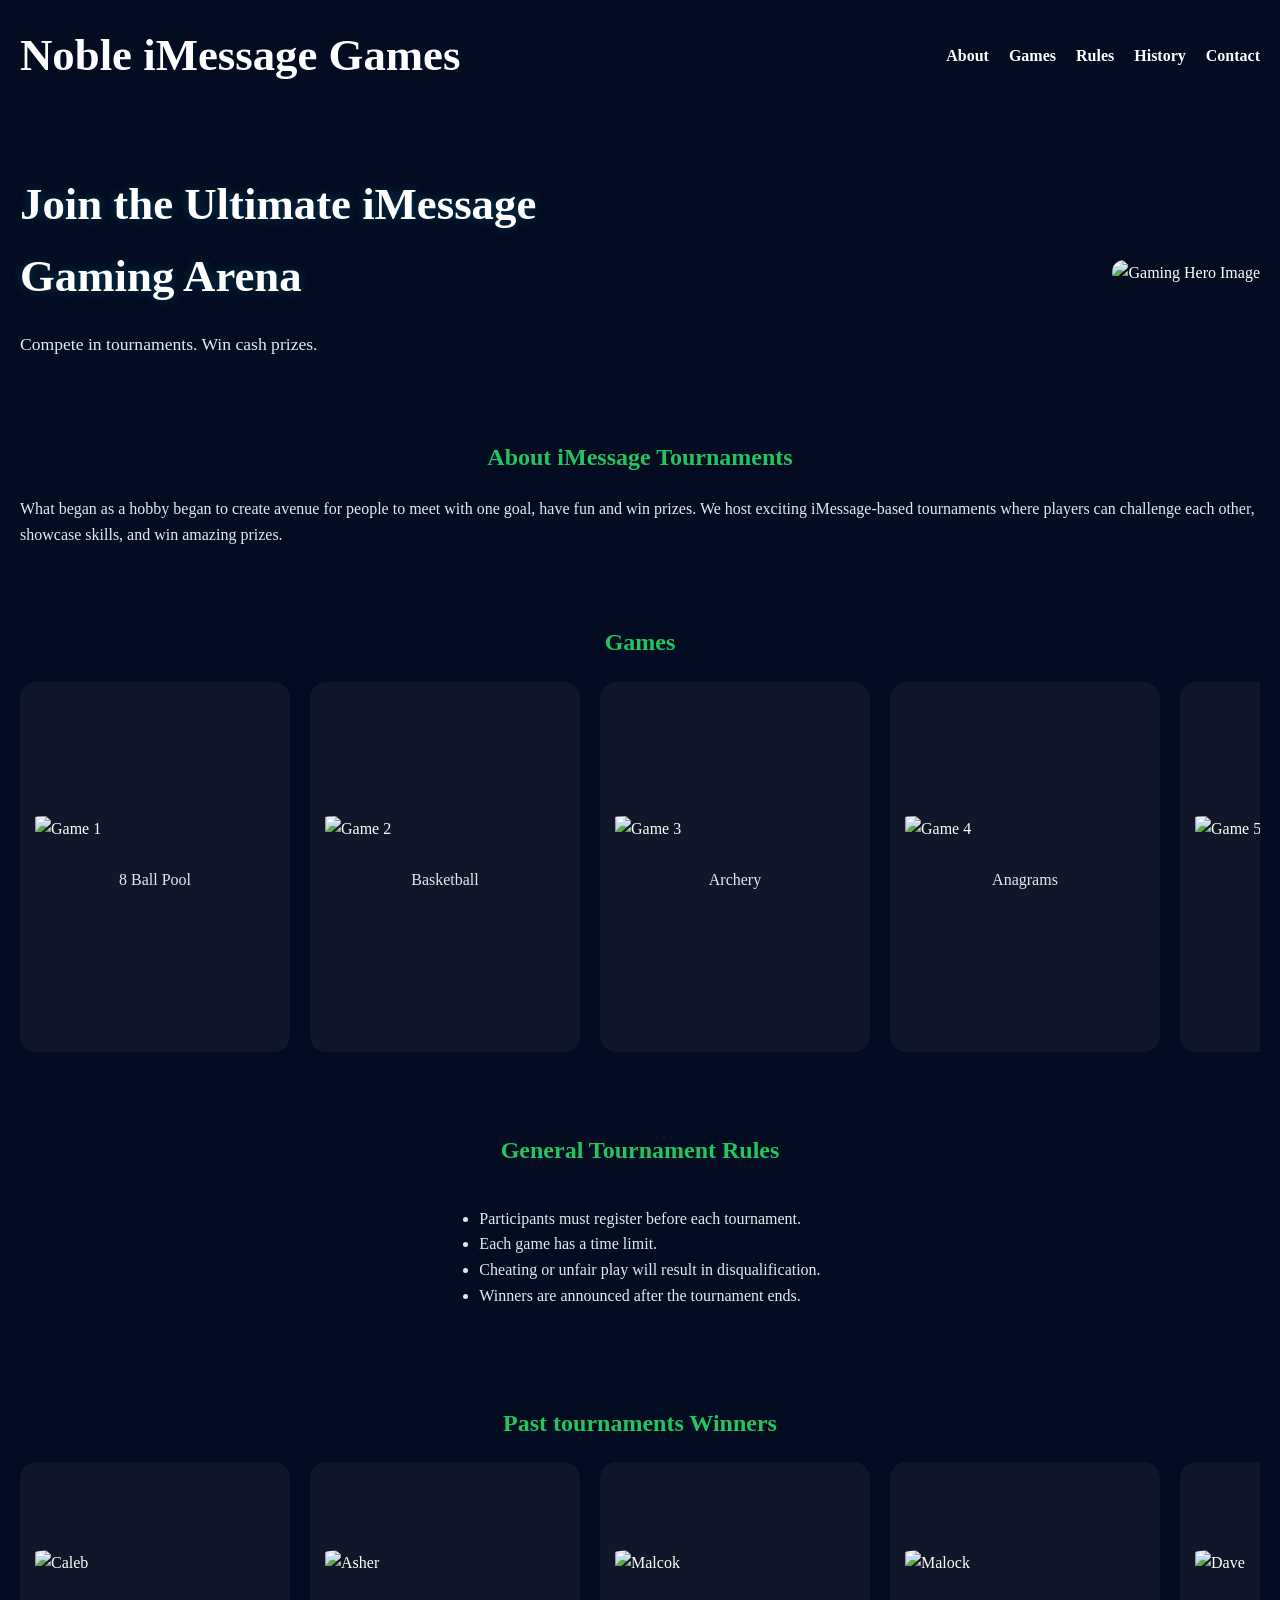
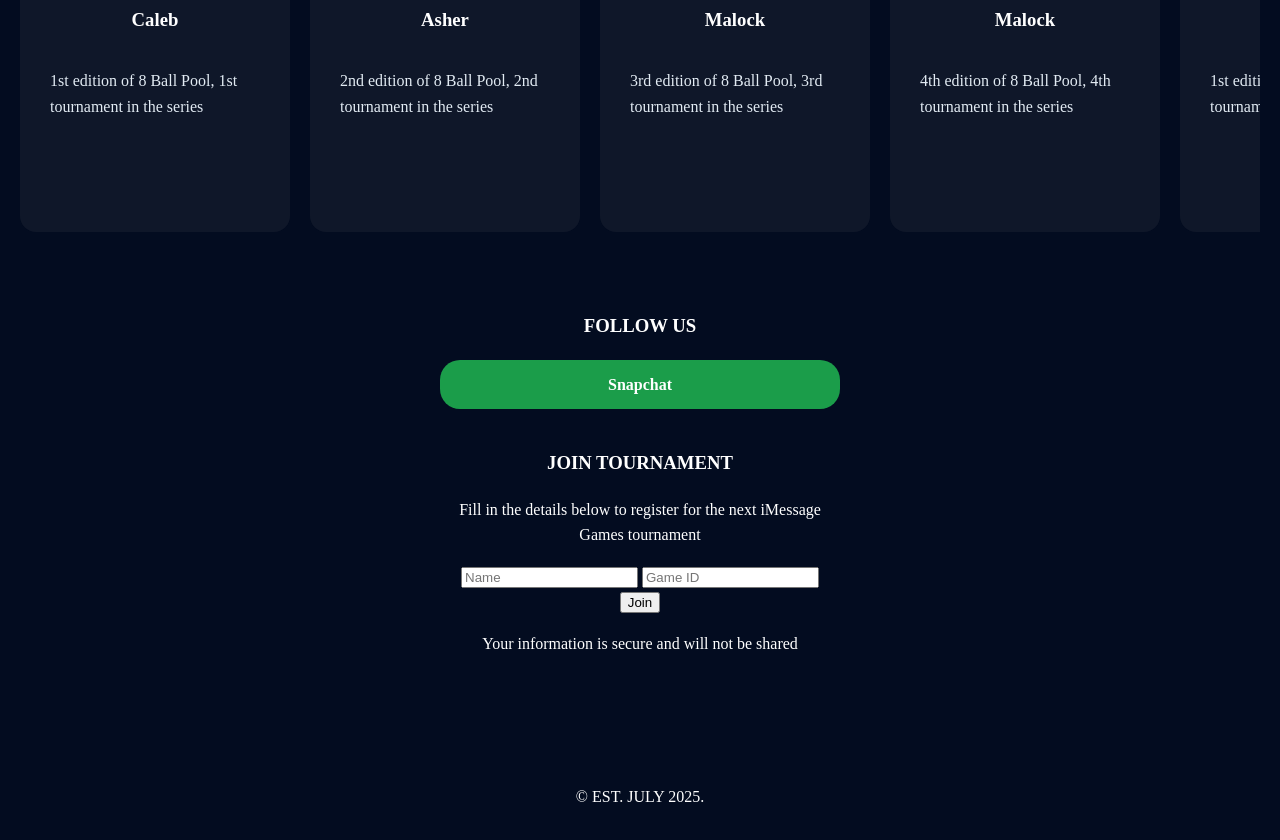
==== commit e39663b3: "Add files via upload" ====
--- a/imessage.html
+++ b/imessage.html
@@ -6,11 +6,11 @@
 <title>iMessage Tournaments</title>
 
 <!-- Favicon -->
-<link rel="icon" href="nmg.jpeg" type="image/png">
+<link rel="icon" href="images/nmg.jpeg" type="image/png">
 <link rel="shortcut icon" href="images/nmg.jpeg" type="image/x-icon">
-<link rel="apple-touch-icon" href="nmg.jpeg">
+<link rel="apple-touch-icon" href="images/nmg.jpeg">
 
-<link rel="stylesheet" href="tournament.css">
+<link rel="stylesheet" href="tournaments.css">
 </head>
 <body>
 
@@ -37,7 +37,7 @@
         <h1>Join the Ultimate iMessage Gaming Arena</h1>
         <p>Compete in tournaments. Win cash prizes.</p>
     </div>
-    <img src="logo.jpeg" alt="Gaming Hero Image" class="pic">
+    <img src="images/logo.jpeg" alt="Gaming Hero Image" class="pic">
 </section>
 
 <section id="about">
@@ -49,39 +49,39 @@
     <h2 class="games-title">Games</h2>
     <div class="features">
         <div class="feature-card">
-            <img src="8ball.jpeg" alt="Game 1">
+            <img src="images/8ball.jpeg" alt="Game 1">
             <p>8 Ball Pool</p>
         </div>
         <div class="feature-card">
-            <img src="basketball.jpeg" alt="Game 2"> 
+            <img src="images/basketball.jpeg" alt="Game 2"> 
             <p>Basketball</p>
         </div>
         <div class="feature-card">
-            <img src="archery.jpeg" alt="Game 3"> 
+            <img src="images/archery.jpeg" alt="Game 3"> 
             <p>Archery</p>
         </div>
         <div class="feature-card">
-            <img src="anagrams.jpeg" alt="Game 4">
+            <img src="images/anagrams.jpeg" alt="Game 4">
             <p>Anagrams</p>
         </div>
         <div class="feature-card">
-            <img src="wordhunt.jpeg" alt="Game 5">
+            <img src="images/wordhunt.jpeg" alt="Game 5">
             <p>Word hunt</p>
         </div>
         <div class="feature-card">
-            <img src="wordbites.jpeg" alt="Game 6">
+            <img src="images/wordbites.jpeg" alt="Game 6">
             <p>Word bites</p>
         </div>
         <div class="feature-card">
-            <img src="darts.jpeg" alt="Game 7">
+            <img src="images/darts.jpeg" alt="Game 7">
             <p>Darts</p>
         </div>
         <div class="feature-card">
-            <img src="cuppong.jpeg" alt="Game 8">
+            <img src="images/cuppong.jpeg" alt="Game 8">
             <p>Cup Pong</p>
         </div>
         <div class="feature-card">
-            <img src="9ball.jpeg" alt="Game 9">            
+            <img src="images/9ball.jpeg" alt="Game 9">            
             <p>9 Ball</p>
         </div>
     </div>
@@ -101,81 +101,98 @@
     <h2>Past tournaments Winners</h2>
     <div class="history">
         <div class="history-card">
-            <img src="caleb.jpeg" alt="Caleb">
+            <img src="images/caleb.jpeg" alt="Caleb">
             <h3>Caleb</h3>
-            <p>1st edition of 8 Ball Pool and also the first ever tournament </p>
+            <p>1st edition of 8 Ball Pool, 1st tournament in the series</p>
         </div>
         <div class="history-card">
-            <img src="asher.jpeg" alt="Asher">
+            <img src="images/asher.jpeg" alt="Asher">
             <h3>Asher</h3>
-            <p>2nd edition of 8 Ball Pool and seond tournament</p>
+            <p>2nd edition of 8 Ball Pool, 2nd tournament in the series</p>
         </div>
         <div class="history-card">
-            <img src="malock.jpeg" alt="Malcok">
+            <img src="images/malock.jpeg" alt="Malcok">
             <h3>Malock</h3>
-            <p>3rd edition of 8 Ball Pool and third tournament</p>
+            <p>3rd edition of 8 Ball Pool, 3rd tournament in the series</p>
         </div>
         <div class="history-card">
-            <img src="malock.jpeg" alt="Malock">
+            <img src="images/malock.jpeg" alt="Malock">
             <h3>Malock</h3>
-            <p>4th edition of 8 Ball Pool and forth tournament</p>
+            <p>4th edition of 8 Ball Pool, 4th tournament in the series</p>
         </div>
         <div class="history-card">
-            <img src="dave.jpeg" alt="Dave">
+            <img src="images/dave.jpeg" alt="Dave">
             <h3>Dave</h3>
-            <p>4th edition of 8 Ball Pool and forth tournament</p>
+            <p>1st edition of Word game, 5th tournament in the series</p>
         </div>
         <div class="history-card">
-            <img src="jason.jpeg" alt="Jason">
+            <img src="images/jason.jpeg" alt="Jason">
             <h3>Jason</h3>
-            <p>5th edition of 8 Ball Pool and fifth tournament</p>
+            <p>5th edition of 8 Ball Pool, 6th tournament in the series</p>
         </div>
         <div class="history-card">
-            <img src="makay.jpeg" alt="Makay">
+            <img src="images/makay.jpeg" alt="Makay">
             <h3>Makay</h3>
-            <p>6-game tournament and sixth tournament</p>
+            <p>6-game tournament, 7th tournament in the series</p>
         </div>
         <div class="history-card">
-            <img src="krypton.jpeg" alt="Kyrpton">
+            <img src="images/krypton.jpeg" alt="Kyrpton">
             <h3>Kyrpton</h3>
-            <p>Word game tournament and seventh tournament</p>
+            <p>2nd edition of Word game, 8th tournament in the series</p>
         </div>
         <div class="history-card">
-            <img src="jason.jpeg" alt="Jason">
+            <img src="images/jason.jpeg" alt="Jason">
             <h3>Jason</h3>
-            <p>6th edition of 8 Ball Pool and eigth tournament</p>
+            <p>6th edition of 8 Ball Pool, 9th tournament in the series</p>
         </div>
         <div class="history-card">
-           <img src="asher.jpeg" alt="Asher">
+           <img src="images/asher.jpeg" alt="Asher">
             <h3>Asher</h3>
-            <p>7th edition of 8 Ball Pool and seventh tournament</p>
+            <p>7th edition of 8 Ball Pool, 10th tournament in the series</p>
         </div>
     </div>
 </section>
 
 <section id="contact">
-<h2>Contact Us</h2>
-   <a href="https://www.snapchat.com/add/ashontop01?share_id+STZ7e6s7TUK4HYETRPCnhA&locale=en_GB@rg=uszzzz" target="_blank" class="btn-snap">Snap</a>
-   <img src="nmg.jpeg">
-   <a href="https://forms.gle/cCN7CyUgs4z9vdXk9" target="_blank" class="btn-forms">To register click me</a>
-<!--
-<form id="contact-form" action="https://formspree.io/f/mayvqyra" method="POST">
-<input type="text" name="name" placeholder="Your Name" required>
-<input type="email" name="_replyto" placeholder="Your Email" required>
-<textarea name="message" placeholder="Message" required></textarea>
-<button type="submit" class="btn-secondary">Send Message</button>
+<h3>FOLLOW US</h3>
+   <a href="https://www.snapchat.com/add/ashontop01?share_id+STZ7e6s7TUK4HYETRPCnhA&locale=en_GB@rg=uszzzz" target="_blank" class="btn-snap">Snapchat</a>  
+
+
+<form id="registerForm">
+    <h3>JOIN TOURNAMENT</h3>
+    <p>Fill in the details below to register for the next iMessage Games tournament</p>
+    <input type="text" id="name" placeholder="Name" required>
+    <input type="text" id="gameid" placeholder="Game ID" required>
+    <button type="submit">Join</button>
+    <p>Your information is secure and will not be shared</p>
 </form>
-<p id="form-success" class="success-message">Your message has been sent!</p>-->
+
+<script>
+document.getElementById("registerForm").addEventListener("submit", async (e) => {
+    e.preventDefault();
+
+    const name = document.getElementById("name").value;
+    const gameid = document.getElementById("gameid").value;
+
+    const res = await fetch("http://localhost:3000/register", {
+        method: "POST",
+        headers: {
+            "Content-Type": "application/json"
+        },
+        body: JSON.stringify({ name, gameid })
+    });
+
+    const data = await res.json();
+    alert(data.message);
+});
+</script>
 </section>
 
 <footer>
-    <p>&copy; 2026 iMessage Tournaments. All rights reserved.</p>
+    <p>&copy; EST. JULY 2025.</p>
 </footer>
 
 <script src="tournaments.js"></script>
 </body>
 </html>
 
-<!--Next, you just need to replace the Formspree form ID (https://formspree.io/f/mayvqyra) 
-with the one Formspree gives you when you sign up and link it to your Gmail.
--->
--- a/tournaments.css
+++ b/tournaments.css
@@ -0,0 +1,359 @@
+
+body {
+    margin: 0;
+    padding: 0;
+    line-height: 1.6;
+    background: hsl(223, 82%, 7%);
+    color: white;
+}
+a { text-decoration: none; color: inherit; }
+
+/* Header */
+header {
+    padding: 20px;
+    font-family: playfair display; 
+}
+
+nav {
+    display: flex;
+    justify-content: space-between;
+    align-items: center;
+}
+nav .logo {
+    font-size: 2.8rem;
+    font-weight: bold;
+    color: white;
+}
+nav ul {
+    list-style: none;
+    display: flex;
+}
+nav ul li {
+    margin-left: 20px;
+}
+nav ul li a {
+    color: white;
+    font-weight: bold;
+    transition: color 0.3s;
+}
+nav ul li a:hover {
+    color: #22c55e;
+}
+.menu-toggle {
+    display: none;
+    flex-direction: column;
+    cursor: pointer;
+}
+.menu-toggle .bar {
+    height: 3px;
+    width: 25px;
+    background-color: white;
+    margin: 4px 0;
+    transition: 0.3s;
+}
+
+/* Hero */
+.hero {
+    display: flex;
+    align-items: center;
+    justify-content: space-between;
+    padding: 20px 20px;
+    flex-wrap: wrap;
+}
+
+.hero-text {
+    max-width: 50%;
+}
+.hero-text h1 {
+    font-size: 2.8rem;
+    margin-bottom: 10px;
+    font-family: inter;
+    text-shadow: 0 0 12px rgba(22, 159, 204, 0.3);
+}
+.hero-text p {
+    font-size: 1.1rem;
+    margin-bottom: 20px;
+    color:hsl(208, 41%, 92%);
+}
+.hero img {
+    max-width: 45%;
+    border-radius: 12px;
+}
+
+.pic{
+        margin-top: 35px;
+}
+
+#about{
+    padding: 20px;
+}
+
+#about h2{
+    font-family: inter;
+    color: #22c55e;
+}
+
+#about p{
+      color: hsl(208, 41%, 92%);
+}
+
+.features-section {
+ /*    position: relative;
+    justify-content: space-evenly;
+    */
+    padding: 20px;
+
+}
+
+.features {
+    display: flex;
+    gap: clamp(10px, 2vw, 20px);
+    overflow: auto;
+    scroll-behavior: smooth;
+    scrollbar-width: none;
+    -ms-overflow-style: none;
+}
+
+.features::-webkit-scrollbar{
+    display: none;
+}
+.feature-card {
+    flex: 0 0 auto;
+    max-width:300px;
+    width: clamp(160px, 20vw, 240px);
+    padding: clamp(8px, 2vw, 15px);
+    height: auto;
+    min-height: 340px;
+    background:hsl(222, 47%, 11%);
+    backdrop-filter: blur(10px);
+    border-radius: 16px;  
+    display:flex;
+    flex-direction:column;
+    align-items: center;
+    justify-content: center;
+    color: white;
+    transition: transform 0.3s ease;
+}
+.feature-card:hover {
+    transform: translateY(-5px);
+    box-shadow: 0 4px 12px rgba(0,0,0,0.2);
+}
+.feature-card img {
+    width: 100%;
+    height: auto;
+    border-radius: 5%;
+    object-fit: cover;
+    margin-bottom: 10px;
+}
+
+/*phone */
+@media(max-width: 600px){
+    .features-card{
+        width: 220px;
+        height: auto;
+    }
+}
+
+/*tablet */
+@media(max-width: 900px){
+    .features-card{
+        width: 260px;
+        height: 320px;
+    }
+}
+
+.games-title{
+   text-align:center;
+   font-family: inter;
+   color: #22c55e;
+}
+.feature-card p {
+    padding: 0 15px 15px;
+    color: hsl(208, 41%, 92%);
+    margin: 15px 0 10px;
+}
+
+/* Rules */
+#rules {
+    padding: 40px 20px;
+    text-align: center;
+}
+#rules ul {
+    list-style: disc;
+    display: inline-block;
+    text-align: left;
+    padding-left: 20px;
+    color: hsl(208, 41%, 92%);
+    font-family: roboto;
+}
+#rules h2{
+     font-family: inter;
+     color: #22c55e;
+}
+
+.past{
+    text-align:center;
+    font-family: inter;
+}
+
+.history-section {
+    position: relative;
+    justify-content: space-evenly;
+    padding: 20px;
+
+}
+
+.history {
+    display: flex;
+    gap: clamp(10px, 2vw, 20px);
+    overflow: auto;
+    scroll-behavior: smooth;
+    scrollbar-width: none;
+    -ms-overflow-style: none;
+}
+
+.history::-webkit-scrollbar{
+    display: none;
+}
+.history-card {
+    flex: 0 0 auto;
+    max-width: 300px;
+    width: clamp(160px, 20vw, 240px);
+    padding: clamp(8px, 2vw, 15px);
+    height: auto;
+    min-height: 340px;
+    background:hsl(222, 47%, 11%);
+    backdrop-filter: blur(10px);
+    border-radius: 16px;  
+    display:flex;
+    flex-direction:column;
+    align-items: center;
+    justify-content: center;
+    color: white;
+    transition: transform 0.3s ease;
+}
+.history-card:hover {
+    transform: translateY(-5px);
+    box-shadow: 0 4px 12px rgba(0,0,0,0.2);
+}
+.history-card img {
+    width: 100%;
+    height: auto;
+    border-radius: 10%;
+    object-fit: cover;
+    margin-bottom: 10px;
+}
+
+.history-section h2{
+     font-family: inter;
+      color: hsl(208, 41%, 92%);
+      color: #22c55e;
+      text-align:center;
+}
+
+
+@media(max-width: 600px){
+    .history-card{
+        width: 220px;
+        height: auto;
+    }
+}
+
+/*tablet */
+@media(max-width: 900px){
+    .history-card{
+        width: 260px;
+        height: 320px;
+    }
+}
+
+@media screen and (max-width: 768px) {
+    .hero {
+        flex-direction: column;
+        text-align: center;
+    }
+    .hero-text, .hero img {
+        max-width: 100%;
+    }
+    nav ul {
+        display: none;
+        flex-direction: column;
+        width: 100%;
+    }
+    nav ul.active {
+        display: flex;
+        background: #0a1128;
+        padding: 10px 0;
+    }
+    .menu-toggle {
+        display: flex;
+    }
+} 
+
+.history-card p {
+    padding: 0 15px 15px;
+      margin: 15px 0 10px;
+         color: hsl(208, 41%, 92%);
+         font-family: roboto;
+}
+
+/* Contact */
+#contact {
+    padding: 40px 20px;
+    text-align: center;
+    display: flex;
+    flex-direction: column;
+    max-width: 400px;
+    margin: 0 auto;
+}
+
+#contact h2{
+    font-family: open sans;
+}
+
+.btn-snap {
+    background: #1B9D4A;
+    color: white;
+    padding: 12px 25px;
+    border-radius: 20px;
+    font-weight: bold;
+    transition: background 0.3s;
+    margin-bottom: 20px;
+    font-family: roboto;
+}
+
+.btn-snap:hover {
+    background: #126932;
+}
+
+.btn-forms {
+    background: #1B9D4A;
+    color: white;
+    padding: 12px 25px;
+    border-radius: 20px;
+    font-weight: bold;
+    transition: background 0.3s;
+    margin-top: 20px;
+    font-family: roboto;
+}
+
+.btn-forms:hover {
+    background: #126932;
+}
+
+
+#contact img{
+   border-radius: 20px;
+}
+
+/* Footer */
+footer {
+    background-image: radial-gradient(hsl(226, 60%, 20%));
+    color: white;
+    padding: 15px 0;
+    text-align: center;
+    margin-top: 40px;
+}
+
+/*card h3{
+font-size: clamp(16px, 2vw, 22px); */
